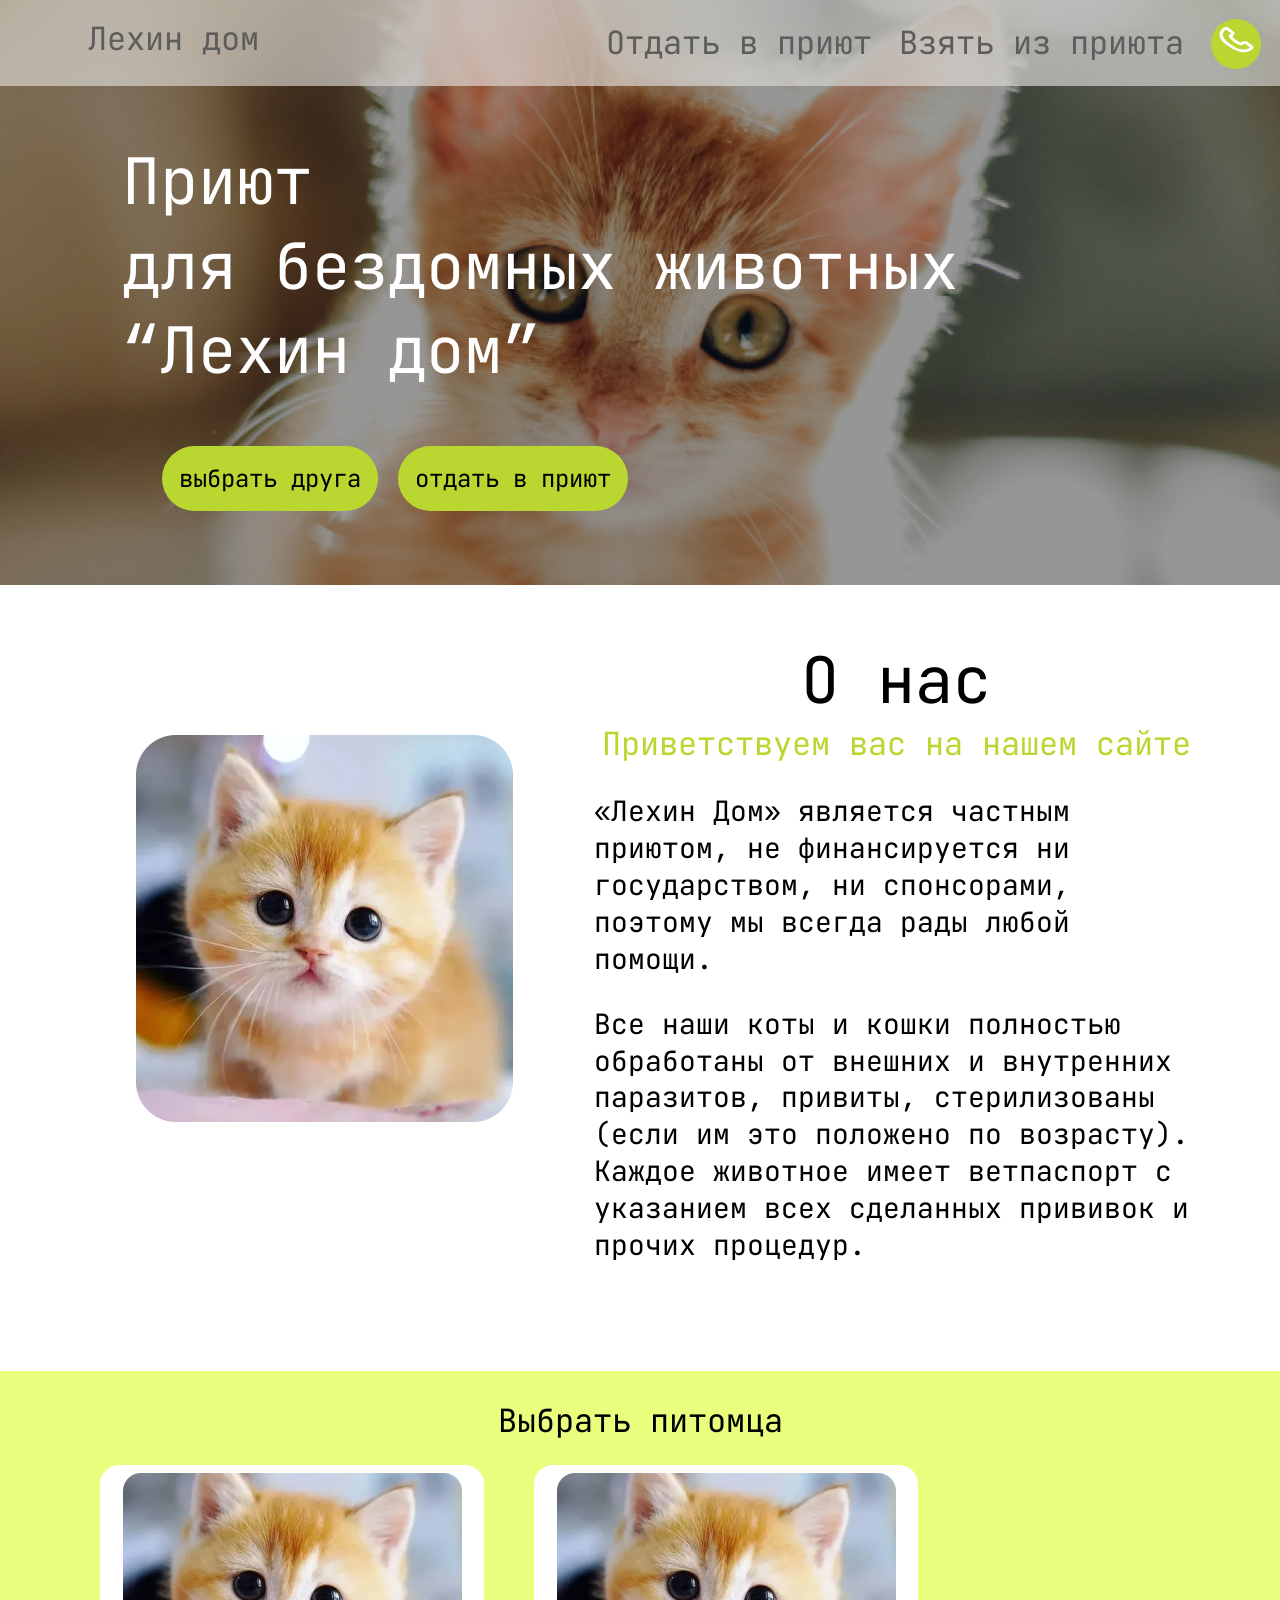
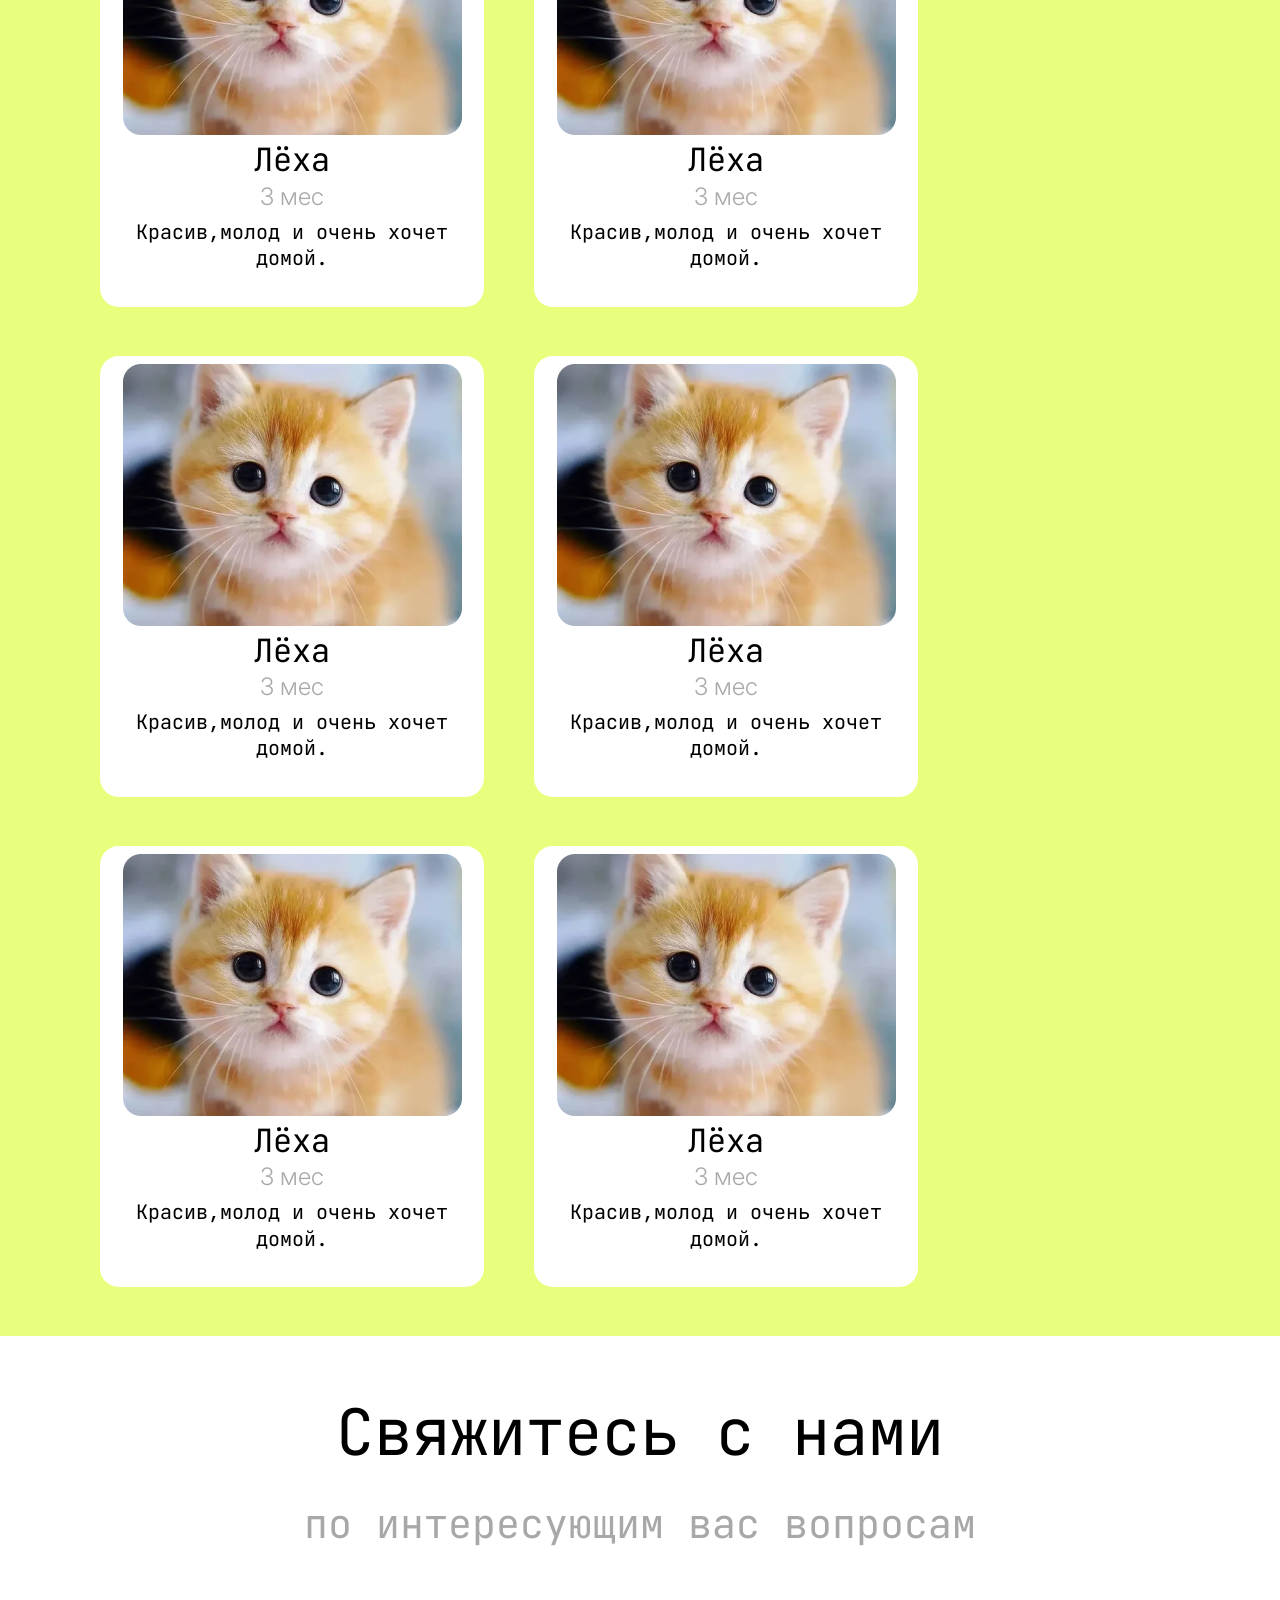
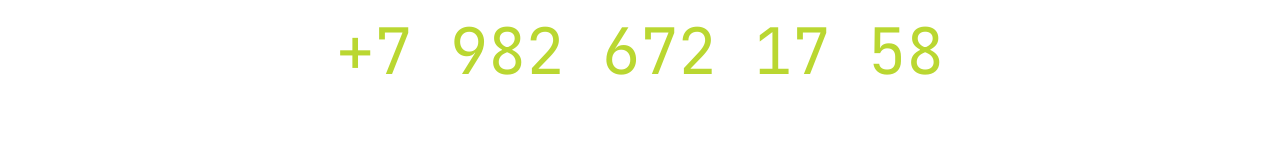
==== front/index.html @ 961229ef "Rename /docs folder to /front for indexing" ====
<!DOCTYPE html>
<html lang="ru">    
    <head>
        <meta charset="utf-8">
        <link rel="preconnect" href="https://fonts.googleapis.com">
        <link rel="preconnect" href="https://fonts.gstatic.com" crossorigin>
        <link href="https://fonts.googleapis.com/css2?family=Inter:ital,opsz,wght@0,14..32,100..900;1,14..32,100..900&display=swap" rel="stylesheet">
        <link rel="preconnect" href="https://fonts.googleapis.com">
        <link rel="preconnect" href="https://fonts.gstatic.com" crossorigin>
        <link href="https://fonts.googleapis.com/css2?family=JetBrains+Mono:ital,wght@0,100..800;1,100..800&display=swap" rel="stylesheet">
        <link href="style.css" rel="stylesheet">
        <title>Главная</title>
    </head>
    <body>
        <div class="mobile-menu">
            <button class="close-menu">X</button>
            <a href="giveout.html" class="menu-button">Отдать в приют</a>
            <a href="takeFromShelter.html" class="menu-button">Взять из приюта</a>
            <a href="#" class="menu-button">Связаться с нами</a>
        </div>
        <div class="bg-image">
            <header class = main-header>
                <a href="index.html" class="name">Лехин дом</a>
                <ul class="mini-nav">
                    <li class="mini-nav-item">
                        <a href="giveout.html">Отдать в приют</a>
                    </li>
                    <li class="mini-nav-item">
                        <a href="takeFromShelter.html">Взять из приюта</a>
                    </li>
                </ul>
                <div class="phone-circle">
                    <a href="#" class="call">
                        <img src="img/Icon_call.svg" width="41" height="41">
                    </a>
                </div>
                <button class="menu-but">
                    <img src="img/Icon_menu.svg" width="46" height="46">
                </button>
            </header>
            <main>
                <section class="hero">
                    <h1>Приют<br>для бездомных животных<br>“Лехин дом”</h1>
                    <ul class="hero-list">
                        <li><button class="hero-li">
                            <a href="takeFromShelter.html" class="hero-button">выбрать друга</a>
                        </button></li>
                        <li><button class="hero-li">
                            <a href="giveout.html" class="hero-button">отдать в приют</a>
                        </button></li>              
                    </ul>
                </section>
                </div>
            <section class="about">
                <img src="img/image2.jpg" class="about-image" width="377" height="387">
                <div class="text-block">
                    <h2>О нас</h2>
                    <p class="green">Приветствуем вас на нашем сайте</p>
                    <p class="about-p">«Лехин Дом» является частным приютом, не финансируется ни государством, ни спонсорами, поэтому мы всегда рады любой помощи.</p> 
                    <p class="about-p">Все наши коты и кошки полностью обработаны от внешних и внутренних паразитов, привиты, стерилизованы (если им это положено по возрасту). Каждое животное имеет ветпаспорт с указанием всех сделанных прививок и прочих процедур.</p>
                </div>
            </section>
            <section class="adopt">
                <h2>Выбрать питомца</h2>
                <ul class="cards">
                    <li class="card">
                        <div class="card-content">
                            <img src="img/image3.jpg" class="card-image" width="339" height="262">
                            <h3>Лёха</h3>
                            <p class="age">3 мес</p>
                            <p class="description">Красив,молод и очень хочет домой.</p>
                        </div>
                    </li>
                    <li class="card">
                        <div class="card-content">
                            <img src="img/image3.jpg" class="card-image" width="339" height="262">
                            <h3>Лёха</h3>
                            <p class="age">3 мес</p>
                            <p class="description">Красив,молод и очень хочет домой.</p>
                        </div>
                    </li>
                    <li class="card">
                        <div class="card-content">
                            <img src="img/image3.jpg" class="card-image" width="339" height="262">
                            <h3>Лёха</h3>
                            <p class="age">3 мес</p>
                            <p class="description">Красив,молод и очень хочет домой.</p>
                        </div>
                    </li>
                    <li class="card">
                        <div class="card-content">
                            <img src="img/image3.jpg" class="card-image" width="339" height="262">
                            <h3>Лёха</h3>
                            <p class="age">3 мес</p>
                            <p class="description">Красив,молод и очень хочет домой.</p>
                        </div>
                    </li>
                    <li class="card mobile-card">
                        <div class="card-content">
                            <img src="img/image3.jpg" class="card-image" width="339" height="262">
                            <h3>Лёха</h3>
                            <p class="age">3 мес</p>
                            <p class="description">Красив,молод и очень хочет домой.</p>
                        </div>
                    </li>
                    <li class="card mobile-card">
                        <div class="card-content">
                            <img src="img/image3.jpg" class="card-image" width="339" height="262">
                            <h3>Лёха</h3>
                            <p class="age">3 мес</p>
                            <p class="description">Красив,молод и очень хочет домой.</p>
                        </div>
                    </li>
                </ul>
            </section>
            <section class="contacts">
                <h2>Свяжитесь с нами</h2>
                <p class="gray">по интересующим вас вопросам</p>
                <a href="tel:+1234567890" class="tel">+7 982 672 17 58</a>
            </section>
        </main>
        <footer>
            <script 
                type="text/javascript" 
                charset="utf-8" 
                async src="https://api-maps.yandex.ru/services/constructor/1.0/js/?um=constructor%3A4d57237674ab279586fbca2d14f949fea323b76c3590e642af955cc8a32bb4bb&amp;width=100%&amp;height=400&amp;lang=ru_RU&amp;scroll=true">
            </script>
        </footer>    
    </body>
    <script src="scripts/indexScript.js"></script>
</html>
---- front/style.css ----
.mobile-menu{
    display: none;
}
p, h1, h2, h3, a {
    font-family: 'JetBrains Mono', monospace; 
}

body{
    margin: 0;
    width: auto;
    min-width: 400px;
    background-color: #FFFFFF;
}

a{
    text-decoration: none;
    font-size: 32px;
    font-weight: 400;
    line-height: 42.24px;
    text-align: left;
}

li{
    list-style: none;
    padding: 0;
}
button{
    outline: none; 
    border: none; 
    margin: 0;
    padding: 0;
    background-color: rgba(93, 93, 93, 0);
}
button:active {
    transform: scale(0.95); 
    opacity: 50%; 
}

header{
    height: 86px;
    display: flex;
    padding-left: 0;
    padding-right: 19px;
}

.menu-but{
    display: none;
}

.bg-image{
    position: relative;
    background-image: url('img/image1.png'); 
    background-size: cover;
    background-position: center;
    height: 585px; 
}
.giveout {
    position: relative;
    background-image: url('img/image1.png'); 
    background-size: cover;
    background-position: center;
    height: 1400px; 
}
.bg-image::before, .giveout::before {
    content: '';
    position: absolute;
    top: 0;
    left: 0;
    right: 0;
    bottom: 0;
    background-color: rgba(0, 0, 0, 0.4); 
    z-index: 1; 
}

.bg-image h1 {
    position: relative; 
    color: white; 
    z-index: 2; 
}

.giveout h1{
    font-size: 64px;
    font-weight: 400;
    line-height: 84.48px;
    text-align: center;
    margin-bottom: 76px;
}

.bg-image .main-header, .giveout .main-header{
    background-color: rgba(255, 255, 255, 0.5);
    backdrop-filter: blur(50px);
    position: relative; 
    z-index: 2
}

header a{
    color: #5D5D5D;
    margin-top: 18px;
    padding: 0;
}


header ul{
    display: flex;
    margin: 0;
    padding: 0;
    margin-top: 22px;
}

.mini-nav{
    margin-left: auto;
}

.mini-nav-item{
    margin:0;
    padding: 0;
    margin-right: 27px;
}

.call{
    margin: 0;
    padding: 0;
    margin-left: 5px;
    margin-top: 9px;   
}
.name{
    margin-right: auto;
    margin-top: 18px;
    padding: 0;
    margin-left: 88px;
}
.phone-circle{
    width: 50px;
    height: 50px;
    background-color:#BAD731 ;
    border-radius: 50px;
    padding: 0;
    margin:0;
    margin-top: 19px;
}

/* БЛОК ГЕРОЙ */


.hero{
    padding-left: 122px;
}
h1{
    font-size: 64px;
    font-weight: 400;
    line-height: 84.48px;
    text-align: left;
}

.hero a{
    font-size: 24px;
    font-weight: 400;
    line-height: 31.68px;
    text-align: left;
}

.hero ul{
    display: flex;
}

.hero-li{
    display: inline-block; 
    padding: 17px; 
    background-color: #BAD731; 
    border-radius: 50px; 
    margin: 0;
    margin-right: 20px ;
    position: relative; 
    z-index: 2
}

.hero-button{
    color: #000000;
}

/* БЛОК О НАС */

.about{
    display: flex;
    padding-right: 82px;
    margin-bottom: 79px;
}

.about-image{
    margin-top: 150px;
    margin-left: 136px;
    margin-right: 81px;
}

.text-block h2{
    font-size: 64px;
    font-weight: 400;
    line-height: 84.48px;
    text-align: center;
    padding-top: 0;
    margin-bottom: 0;
}

.green{
    font-size: 32px;
    font-weight: 400;
    line-height: 42.24px;
    text-align: center;
    margin:0;
    padding: 0;
    color: #BAD731;
    margin-bottom: 24px;
}

.about-p{
    font-size: 28px;
    font-weight: 400;
    line-height: 36.96px;
    text-align: left;
}

/* ВЫБРАТЬ ПИТОМЦА */

.adopt{
    background-color: #E8FF7D;
    padding: 0;
}

.adopt h2{
    padding-top: 29px;
    text-align: center;
    font-size: 32px;
    font-weight: 400;
    line-height: 42.24px;
    margin-bottom: 23px;
}

.cards{
    display: flex;
    flex-wrap: wrap;
    margin-left: 100px;
    padding: 0;
}
.card{
    padding: 0;
    margin-right: 50px;
    margin-bottom: 36px;
}

.card-content{
    margin: 0;
    background-color: #FFFFFF;
    padding-left: 11px;
    padding-top: 8px;
    padding-right: 11px;
    border-radius: 19px;
    text-align: center;
    width: 362px;
}

h3{
    margin: 0;
    padding: 0;
    font-size: 32px;
    font-weight: 400;
    line-height: 42.24px;
}

.age{
    margin: 0;
    padding: 0;
    margin-bottom: 8px;
    font-family: Inter;
    font-size: 24px;
    font-weight: 300;
    line-height: 29.05px;
    color: #A9A9A9;
}

.description{
    margin: 0;
    padding: 0;
    font-size: 20px;
    font-weight: 400;
    line-height: 26.4px;
    color: #000000;
    overflow-wrap: break-word;
    height: 88px;
    margin-bottom:13px ;
}

/* КОНТАКТЫ */

.contacts, .giveout-contacts{
    text-align: center;
    padding-bottom: 54px;
}

.contacts h2, .giveout-contacts h2{
    font-size: 64px;
    font-weight: 400;
    line-height: 84.48px;
    margin: 0;
    padding: 0;
    margin-bottom: 23px;
    margin-top: 54px;
}

.contacts p, .giveout-contacts p{
    font-size: 40px;
    font-weight: 400;
    line-height: 52.8px;
    color: #A8A8A8;
    padding: 0;
    margin: 0;
    margin-bottom: 58px;
}

.tel{
    color: #BAD731;
    margin-bottom: 54px;
    font-size: 64px;
    font-weight: 400;
    line-height: 84.48px;
}
/* СТРАНИЦА ОТДАТЬ В ПРИЮТ */

.ancet{
    background-color: rgba(255, 237, 237, 0.5);
    margin: 0 auto;
    width: 860px;
    height: 1050px;
    border-radius:20px ;
    border: 1px #FFFFFF;
    position: relative;
    z-index: 5;
}

input[type="text"],
input[type="tel"],
select {
    width: 761px;
    height:72px ;
    padding: 4px; 
    border: 1px solid #ccc; 
    background-color: rgba(217, 217, 217, 0.7);
    z-index: 6;
    border-radius: 10px; 
    box-sizing: border-box; /* Учет внутренних отступов в ширине */
    margin-left: 42px;
    margin-top: 40px;
    font-family: JetBrains Mono;
    font-size: 48px;
    font-weight: 400;
    line-height: 63.36px;
    color: rgba(255, 255, 255);
    
}
textarea#source {
    width: 761px;
    height:300px ;
    padding: 4px; 
    border: 1px solid #ccc; 
    background-color: rgba(217, 217, 217, 0.7);
    z-index: 6;
    border-radius: 10px; 
    box-sizing: border-box; /* Учет внутренних отступов в ширине */
    margin-left: 42px;
    margin-top: 40px;
    font-family: JetBrains Mono;
    font-size: 48px;
    font-weight: 400;
    line-height: 63.36px;
    color: rgba(255, 255, 255);
    overflow: hidden; /* Скрыть полосу прокрутки */
    resize: none; /* Запретить изменение размера */
    white-space: normal; /* Перенос текста */
}

input[type="text"]::placeholder,
input[type="tel"]::placeholder,
select::placeholder {
    font-family: JetBrains Mono;
    font-size: 48px;
    font-weight: 400;
    line-height: 63.36px;
    color: rgba(255, 255, 255, 0.5);

}

textarea::placeholder{
    font-family: JetBrains Mono;
    font-size: 48px;
    font-weight: 400;
    line-height: 63.36px;
    color: rgba(255, 255, 255, 0.5);    
}

input[type="text"]:focus,
input[type="tel"]:focus,
select:focus {
    border-color: #66afe9; /* Цвет границы при фокусе */
    outline: none; /* Убираем обводку при фокусе */
}

textarea:focus{
    border-color: #66afe9; 
    outline: none; 
}

.ancet-info-block p{
    font-size: 48px;
    font-weight: 400;
    line-height: 63.36px;
    text-align: left;
    color:#FFFFFF;
    z-index: 10;
    margin: 0;
    margin-top: 40px;
}

select{
    width: 270px;
}

input[id="source"]{
    height: 344px;
}
input[id="gender"],
input[id="name"]{
    width: 360px;
}
.additions-inputs{
    display: flex;
}
.ancet-info-block{
    display: flex;
    justify-content: center;
}

.ancet-send button, .cat-send button{
    width: 350px;
    border: 3px solid #BAD731;
    border-radius: 20px;
    color: #BAD731;
    font-size: 48px;
    font-weight: 400;
    line-height: 63.36px;
    margin-top: 40px;
    margin-left: 29%;
    z-index: 5;
}


/* СТРАНИЦА ВЗЯТЬ ИЗ ПРИЮТА */

.takeFS-header{
    background-color: #DCDCDC;
}

.takeFS-main {
    background-color: #A5A5A5;
    padding-top: 42px;
    min-height: 100vh;
    padding-bottom: 30px; 
}

.takeFS-main h1{
    color: #FFFFFF;
    text-align: center;
    margin-top: 42px ;
}

.gray-box{
    background-color: rgba(217, 217, 217, 0.4);
    border: 1px solid rgba(255, 255, 255, 1);
    border-radius: 20px;
    width: 90%;
    margin: 65px auto;
    padding: 0;
    padding-left: 60px;
}

.takeFS-list{
    display: flex;
    flex-wrap: wrap;
    margin: 0;
    padding: 0;
    justify-content: center;
}

.takeFS-list .card{
    margin: 0;
    margin-top: 40px;
    margin-right:70px;
}

.takeFS-list .card:hover{
    color:#BAD731;
}

.takeFS-list .card-content:hover{
    outline: 5px solid #BAD731;
}

.takeFS-list .card-content{
    padding: 0;
    padding-top:8px ;
}

.takeFS-buttons-list{
    display: flex;
    justify-content: center;
    padding: 0;
    margin-bottom: 60px;
}

.takeFS-previous{
    width: 350px;
    height: 100px;
    border: 1px solid #FFFFFF;
    border-radius: 20px;
    background-color: rgba(255, 255, 255, 1);
    font-size: 36px;
    font-weight: 400;
    line-height: 47.52px;
    text-align: center;
    text-underline-position: from-font;
    text-decoration-skip-ink: none;
    margin-right: 60px;
    margin-left: -60px;
}

.takeFS-next{
    width: 350px;
    height: 100px;
    border: 1px solid #FFFFFF;
    border-radius: 20px;
    background-color: #BAD731;
    font-size: 36px;
    font-weight: 400;
    line-height: 47.52px;
    text-align: center;
    text-underline-position: from-font;
    text-decoration-skip-ink: none;
    
}

/* ИНДИВИДУАЛЬНЫЕ СТРАНИЦЫ КОТОВ */

.individual-cat-page{
    background-color:#A8A8A8;
    padding-top: 10px;
}

.individual-cat-page h1{
    font-size: 64px;
    font-weight: 400;
    line-height: 84.48px;
    text-align: center;
    color:#FFFFFF;
}

.cat-page-graybox{
    background-color: #DCDCDC;
    display: flex;
    width: 90%;
    margin: 0 auto;
    border-radius: 20px;
    padding-top: 40px;
}

.individual-gallery {
    text-align: center;
    margin-left: 40px;
}

.active-image-container {
    margin-bottom: 20px;
}

#active-image {
    width: 500px; 
    height: 400px; 
    object-fit: cover;
}

.thumbnail-container {
    display: flex;
    justify-content: space-between;
    gap: 10px;
    padding: 0;
}

.thumbnail {
    width: 150px; 
    height: 100px;
    object-fit: cover;
    cursor: pointer;
    opacity: 0.6; /* Уменьшенная яркость миниатюр */
    transition: opacity 0.3s;
}

.thumbnail:hover {
    opacity: 1; /* Яркость при наведении */
}

.thumbnail.active {
    opacity: 1; /* Яркость активной миниатюры */
}

.individual-cat-page img{
    border-radius: 40px;
}

.cat-page-graybox p, .cat-page-graybox h2{
    text-align: center;
}

.graybox-text-block{
    width: 100%;
}

.cat-name{
    font-size: 60px;
    font-weight: 400;
    line-height: 79.2px;
    margin-top: 0;
    margin-bottom: 20px;
}

.graybox-text-block p{
    margin-bottom: 20px ;
    font-size: 32px;
    font-weight: 400;
    line-height: 42.24px;
}

.graybox-text-block .age{
    font-size: 36px;
    font-weight: 400;
    line-height: 43.57px;
}

.graybox-tel{
    color:#A5A5A5;
    font-size: 32px;
    font-weight: 400;
    line-height: 42.24px;
    margin-top: 140px ;
}

.cat-send button{
    width: 450px;
}

.individual-cat-page h2{
    color: #FFFFFF;
    font-size: 64px;
    font-weight: 400;
    line-height: 84.48px;
    text-align: center;
}

.graybox-text-block h2{
    color: #000000;
    font-size: 60px;
    font-weight: 400;
    line-height: 79.2px;
}

.cat-ancet{
    display: flex;
    flex-direction: column;
    align-items: center;
}

.cat-ancet button{
    margin-left: 0;
    margin-bottom: 110px;
    margin-top: 40px;
}

/* СТРАНИЦА О НАС */

.about-hero h1{
    text-align: center;
    margin-top: 110px;
    margin-bottom: 180px;
    font-size: 64px;
    font-weight: 400;
    line-height: 84.48px;
}

.about-hero h2{
    font-size: 64px;
    font-weight: 400;
    line-height: 84.48px;
    text-align: center;
    color: #000000;
}

.about-hero p{
    font-size: 28px;
    font-weight: 400;
    line-height: 36.96px;
    color: #5D5D5D;
    margin-left: 60px;
    margin-right: 60px;
    margin-bottom: 60px;
}

.about-hero{
    padding-bottom: 20px;
}

/* АДАПТАЦИЯ ПОД МОБИЛКИ */

@media(max-width: 1000px){

    /* ВСПЛЫВАЮЩЕЕ МЕНЮ */

    .menu-but {
        padding:0;
        border: none;
        border-radius: 5px;
        cursor: pointer;
    }
    .close-menu{
        font-family: Inter;
        font-size: 48px;
        font-weight: 400;
        line-height: 58.09px;
        color:rgba(93, 93, 93, 1);
        margin-bottom: 48px;
        text-align: end;
        margin-right: 30px;
    }
    .mobile-menu {
        display: flex;
        flex-direction: column;
        position: fixed;
        z-index: 10;
        top: 0;
        right: -70%; /* Скрыто за пределами экрана */
        width: 66%;
        height: 100%;
        background-color: rgba(255, 255, 255, 0.5);
        padding: 20px;
        transition: right 0.2s ease; /* Плавный переход */
        backdrop-filter: blur(15px)
    }

    .menu-button{
        text-align: center;
        margin-bottom: 42px;
        color:rgba(93, 93, 93, 1);
    }

    .mobile-menu.open {
        right: 0; /* Показываем панель */
    }

     /* ОСНОВНАЯ СТРАНИЦА */

    body{
        width:100%;
    }
    .bg-image{
        height: 603px;
    }
    .giveout{
        height: 1400px;
    }
    
    .mini-nav{
        display: none;
    }
    .call, .phone-circle{
        display: none;
    }
    .menu-but{
        display: block;
        margin-right: 21px;
    }
    .hero{
        padding-left: 0;
    }
    .hero h1{
    font-size: 45px;
    font-weight: 400;
    line-height: 59.4px;
    margin-top: 92px;
    margin-left: 59px;
    text-align: left;
    }
    .hero-li{
        margin-top: 45px;
    }

    /* О НАС */

    .about-image{
        display: none;
    }

    .about h2{
        font-size: 64px;
        font-weight: 400;
        line-height: 84.48px;
    }

    .text-block{
        margin-left: 90px;
    }

    .about-p{
        text-align: center;
        font-size: 28px;
        font-weight: 400;
        line-height: 36.96px;
    }

    /* ВЫБРАТЬ ПИТОМЦА */

    .cards{
        justify-content: center;
        margin-left: 29px;
    }
    .card{
        margin-right: 29px;
        margin-bottom: 30px;
    }
    .mobile-card{
        display: none;
    }

    h3{
        font-size: 32px;
        font-weight: 400;
        line-height: 42.24px;
    }
    .age{
        font-size: 24px;
        font-weight: 400;
        line-height: 29.05px;
    }
    .description{
        font-size: 20px;
        font-weight: 400;
        line-height: 26.4px;
    }

    /* КОНТАКТЫ */

    .contacts h2{
        font-size: 40px;
        font-weight: 400;
        line-height: 52.8px;
    }
    .gray{
        font-size: 32px;
        font-weight: 400;
        line-height: 42.24px;
    }
    .tel{
        font-size: 48px;
        font-weight: 400;
        line-height: 63.36px;
    }

    /* ОТДАТЬ В ПРИЮТ */

    .giveout-contacts{
        margin-top: 120px;
    }

    /* ВЗЯТЬ ИЗ ПРИЮТА */

   .card:nth-child(15n){
        display: none;
   }

   /* ИНДИВИДУАЛЬНЫЕ СТРАНИЦЫ КОТОВ */

   .individual-gallery{
    width:90%;

   }

    .cat-page-graybox{
        background-color: #A8A8A8;
        flex-direction: column;
   }

   .active-image-container{
    height: 620px;
   }
   #active-image{
        width:100%;
        height: 100%;
   }

   .thumbnail{
    width:230px;
    height: 130px;
   }

   .graybox-text-block{
    margin-top:50px ;
    height: auto;
   }

   .graybox-tel{
    display: none;
   }

   .graybox-text-block .age{
    color:#DCDCDC;
    font-size: 36px;
    font-weight: 400;
    line-height: 43.57px;
   }

   /* СТРАНИЦА О НАС */

   .about-hero p{
    font-size: 28px;
    font-weight: 400;
    line-height: 36.96px;
    color: #5D5D5D;
    margin-left: 60px;
    margin-right: 60px;
    text-align: center;
}
}
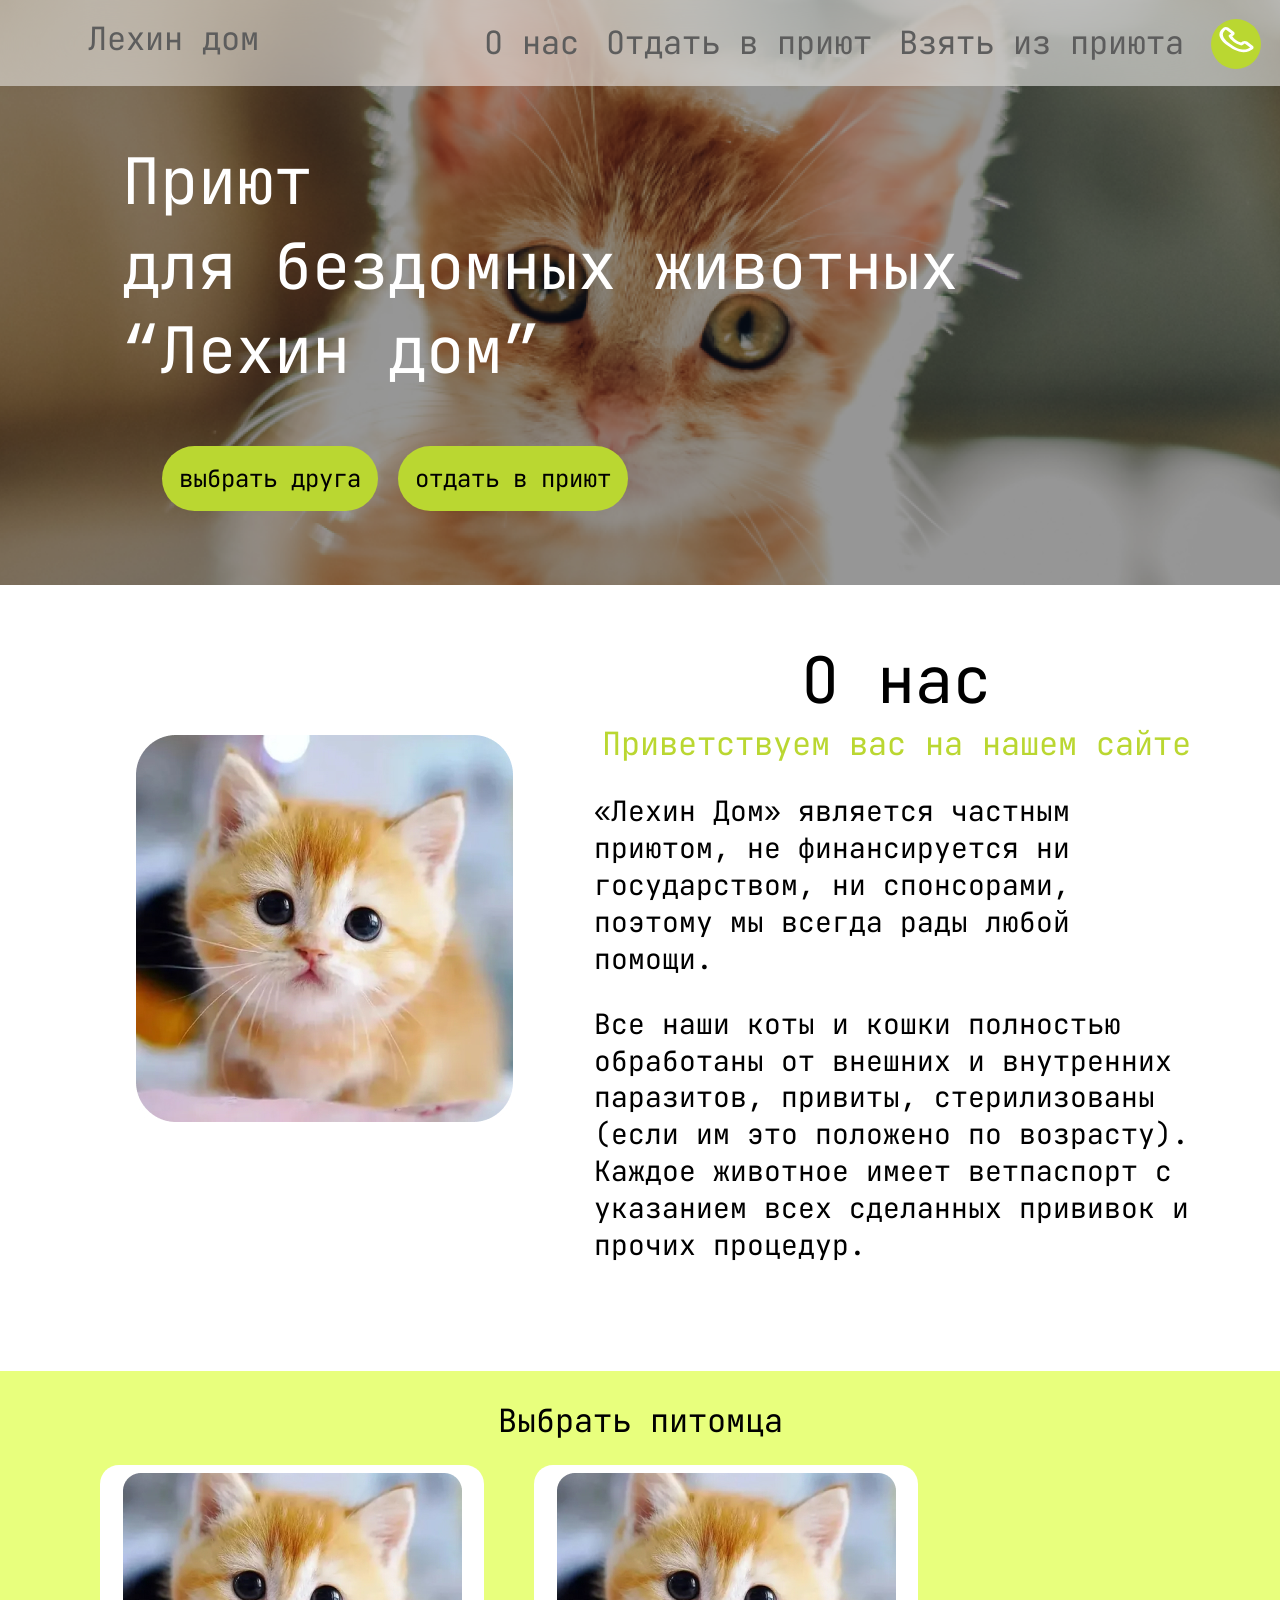
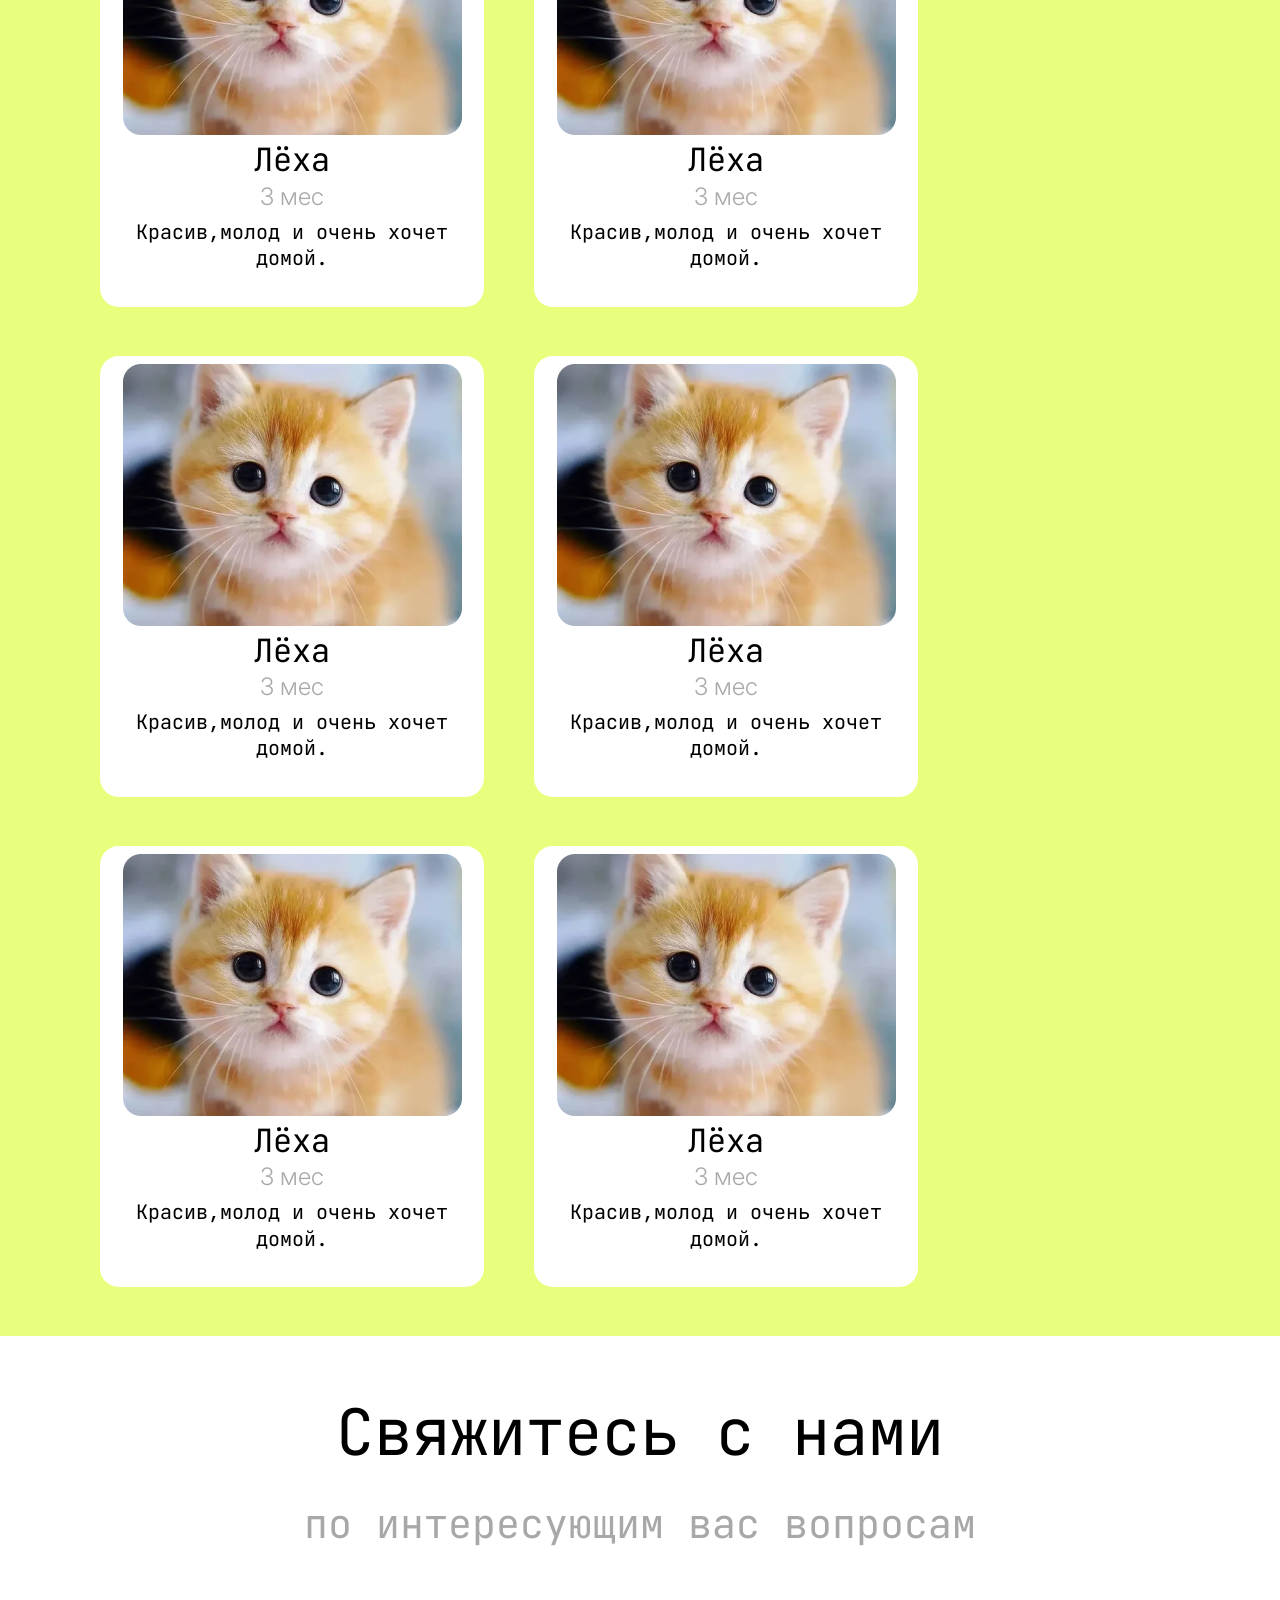
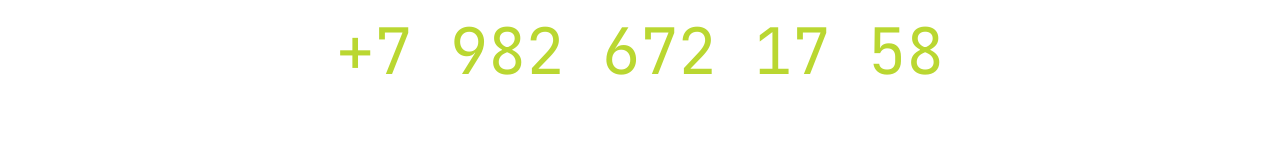
==== commit e859ad11: "Fix directory name" ====
--- a/front/index.html
+++ b/front/index.html
@@ -14,6 +14,7 @@
     <body>
         <div class="mobile-menu">
             <button class="close-menu">X</button>
+            <a htrf="about.html" class="menu-button">О нас</a>
             <a href="giveout.html" class="menu-button">Отдать в приют</a>
             <a href="takeFromShelter.html" class="menu-button">Взять из приюта</a>
             <a href="#" class="menu-button">Связаться с нами</a>
@@ -22,6 +23,9 @@
             <header class = main-header>
                 <a href="index.html" class="name">Лехин дом</a>
                 <ul class="mini-nav">
+                    <li class="mini-nav-item">
+                        <a href="about.html">О нас</a>
+                    </li>
                     <li class="mini-nav-item">
                         <a href="giveout.html">Отдать в приют</a>
                     </li>
--- a/front/style.css
+++ b/front/style.css
@@ -495,6 +495,10 @@
     margin-right:70px;
 }
 
+.takeFS-list .card-image{
+    border-radius: 20px;
+}
+
 .takeFS-list .card:hover{
     color:#BAD731;
 }
@@ -713,6 +717,15 @@
 .about-hero{
     padding-bottom: 20px;
 }
+
+.about-graybox{
+    background-color: #E6E6E6;
+    margin-left: 20px;
+    margin-right: 20px;
+    padding-top: 15px;
+    padding-bottom: 20px;
+}
+
 
 /* АДАПТАЦИЯ ПОД МОБИЛКИ */
 
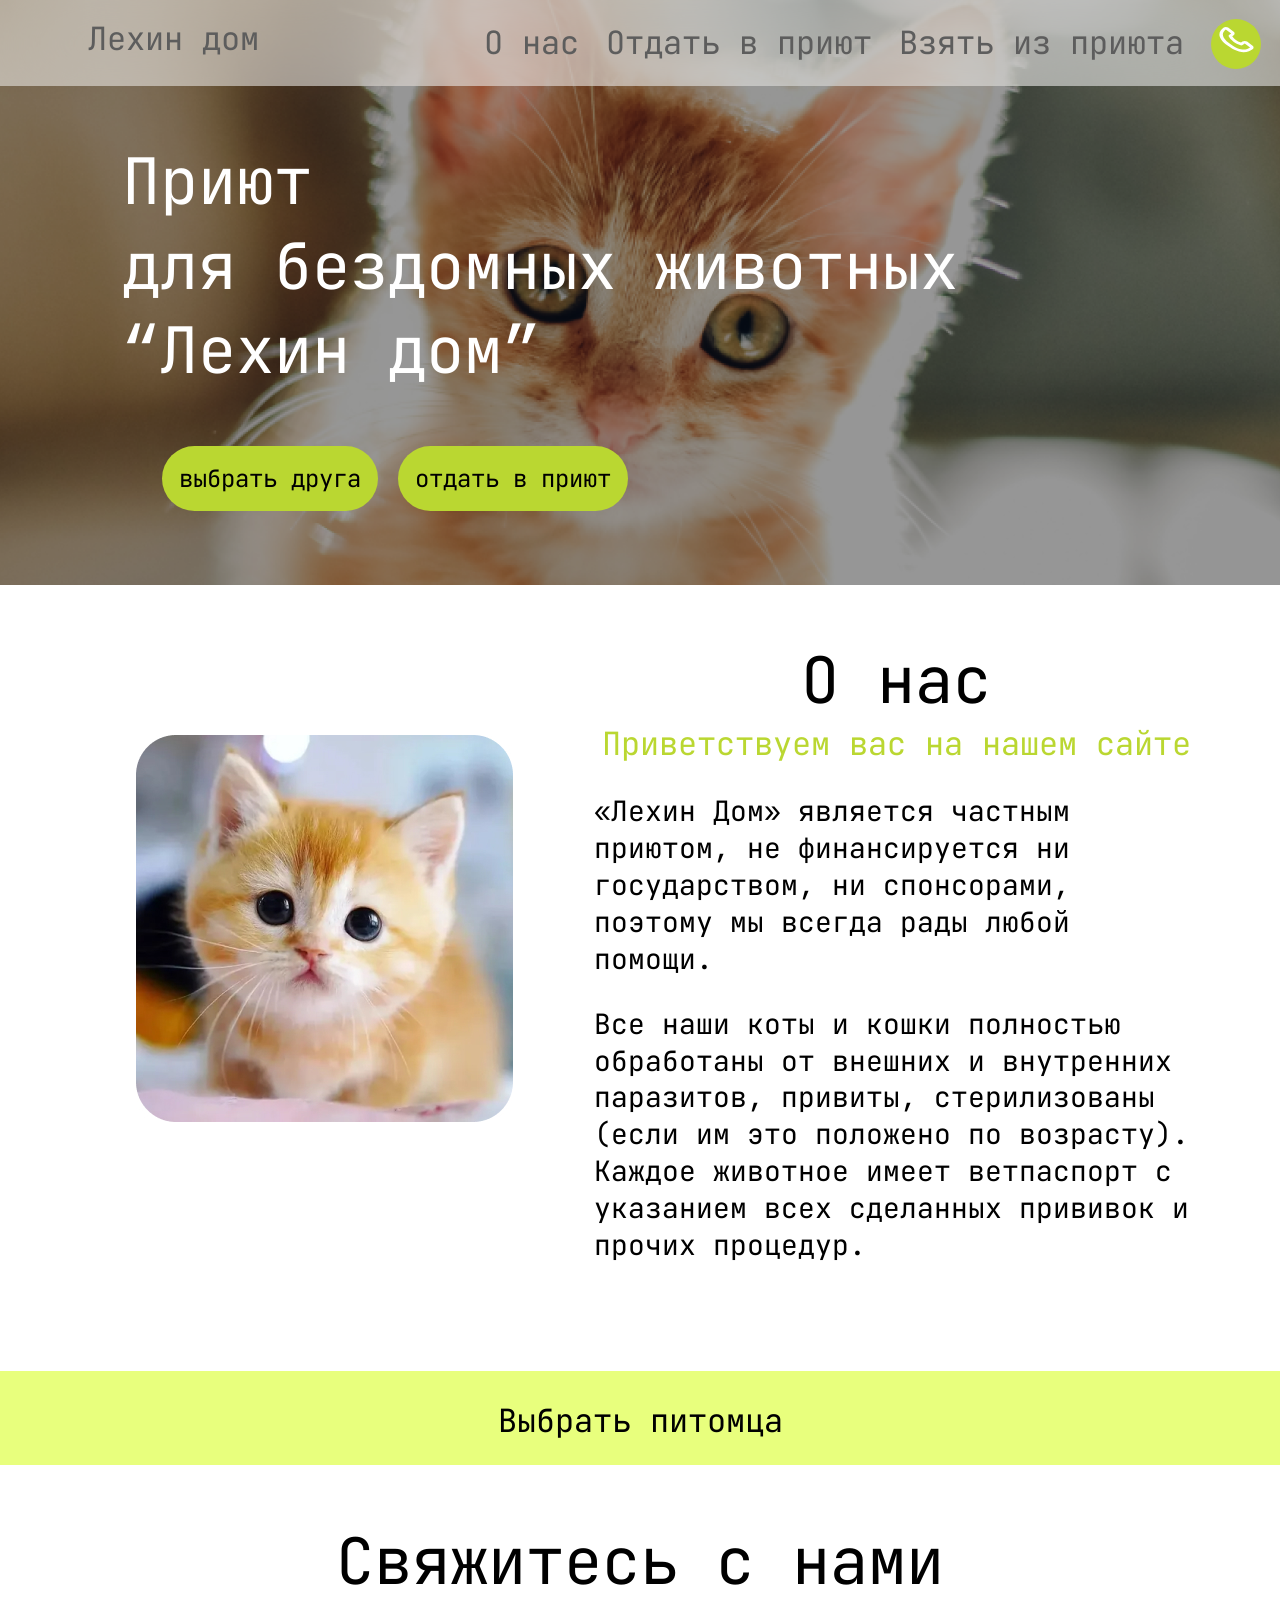
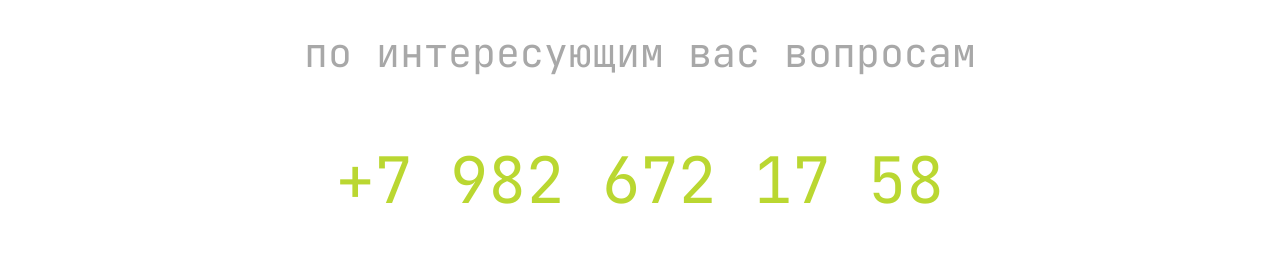
==== commit 60efcaf9: "Fix main page." ====
--- a/front/index.html
+++ b/front/index.html
@@ -67,7 +67,7 @@
             <section class="adopt">
                 <h2>Выбрать питомца</h2>
                 <ul class="cards">
-                    <li class="card">
+                    <!-- <li class="card">
                         <div class="card-content">
                             <img src="img/image3.jpg" class="card-image" width="339" height="262">
                             <h3>Лёха</h3>
@@ -114,7 +114,7 @@
                             <p class="age">3 мес</p>
                             <p class="description">Красив,молод и очень хочет домой.</p>
                         </div>
-                    </li>
+                    </li> -->
                 </ul>
             </section>
             <section class="contacts">
--- a/front/style.css
+++ b/front/style.css
@@ -497,6 +497,7 @@
 
 .takeFS-list .card-image{
     border-radius: 20px;
+    object-fit: cover;
 }
 
 .takeFS-list .card:hover{
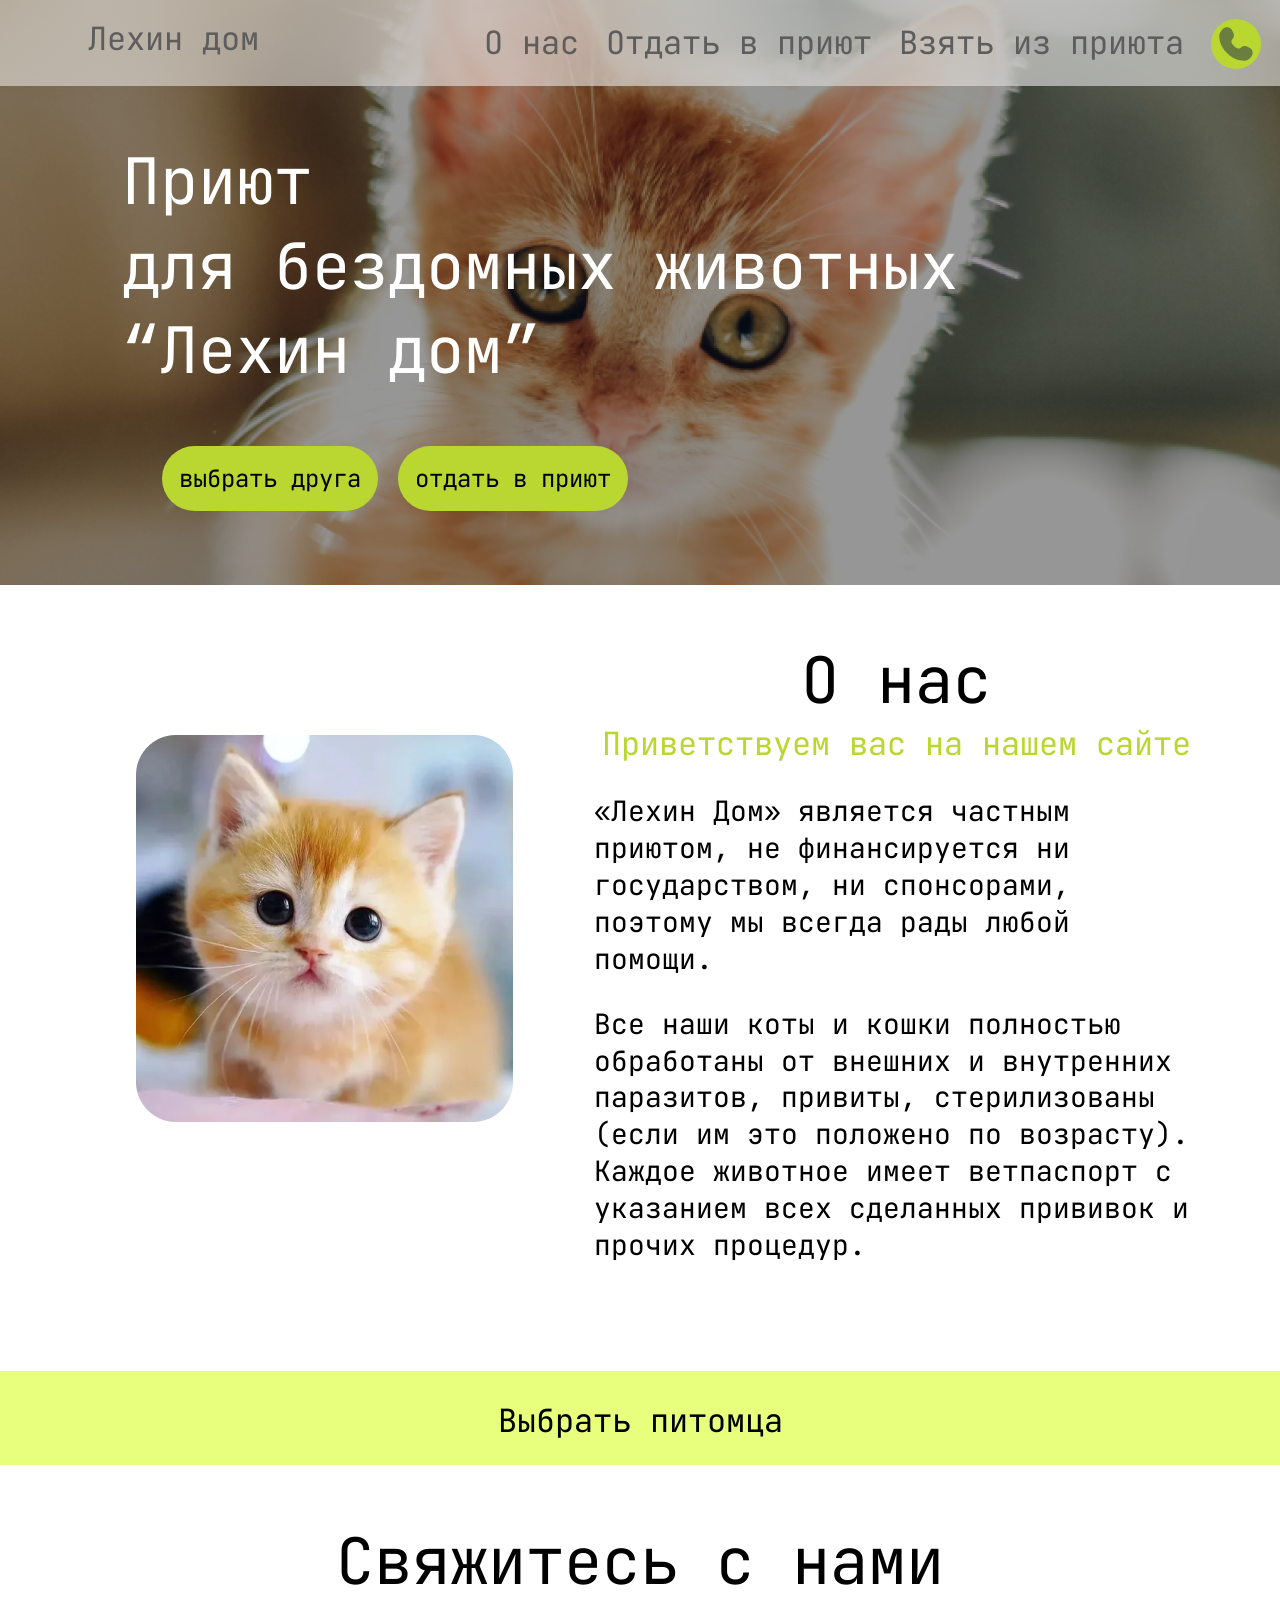
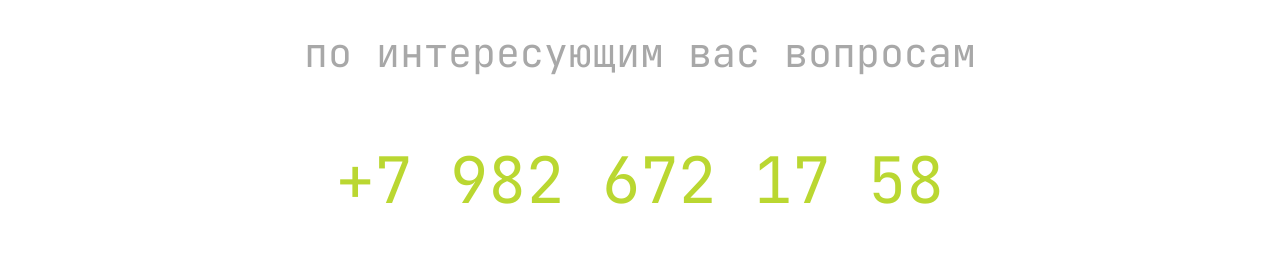
==== commit 654bd0c1: "Fix phone call top button at futer" ====
--- a/front/index.html
+++ b/front/index.html
@@ -13,7 +13,7 @@
     </head>
     <body>
         <div class="mobile-menu">
-            <button class="close-menu">X</button>
+            <button class="close-menu">×</button>
             <a htrf="about.html" class="menu-button">О нас</a>
             <a href="giveout.html" class="menu-button">Отдать в приют</a>
             <a href="takeFromShelter.html" class="menu-button">Взять из приюта</a>
@@ -34,8 +34,8 @@
                     </li>
                 </ul>
                 <div class="phone-circle">
-                    <a href="#" class="call">
-                        <img src="img/Icon_call.svg" width="41" height="41">
+                    <a href="#tel" class="call">
+                        <img class="call" src="img/Icon_call.svg" width="50" height="50">
                     </a>
                 </div>
                 <button class="menu-but">
@@ -120,7 +120,7 @@
             <section class="contacts">
                 <h2>Свяжитесь с нами</h2>
                 <p class="gray">по интересующим вас вопросам</p>
-                <a href="tel:+1234567890" class="tel">+7 982 672 17 58</a>
+                <a href="tel:+1234567890" class="tel" id="tel">+7 982 672 17 58</a>
             </section>
         </main>
         <footer>
--- a/front/style.css
+++ b/front/style.css
@@ -117,12 +117,12 @@
     margin-right: 27px;
 }
 
-.call{
-    margin: 0;
-    padding: 0;
-    margin-left: 5px;
-    margin-top: 9px;   
-}
+/* .call{ */
+    /* margin: 0; */
+    /* padding: 0; */
+    /* margin-left: 5px; */
+    /* margin-top: 9px;    */
+/* } */
 .name{
     margin-right: auto;
     margin-top: 18px;
@@ -137,6 +137,7 @@
     padding: 0;
     margin:0;
     margin-top: 19px;
+	align: center;
 }
 
 /* БЛОК ГЕРОЙ */
@@ -495,7 +496,7 @@
     margin-right:70px;
 }
 
-.takeFS-list .card-image{
+.card-image{
     border-radius: 20px;
     object-fit: cover;
 }
@@ -504,11 +505,11 @@
     color:#BAD731;
 }
 
-.takeFS-list .card-content:hover{
+.card-content:hover{
     outline: 5px solid #BAD731;
 }
 
-.takeFS-list .card-content{
+.card-content{
     padding: 0;
     padding-top:8px ;
 }
